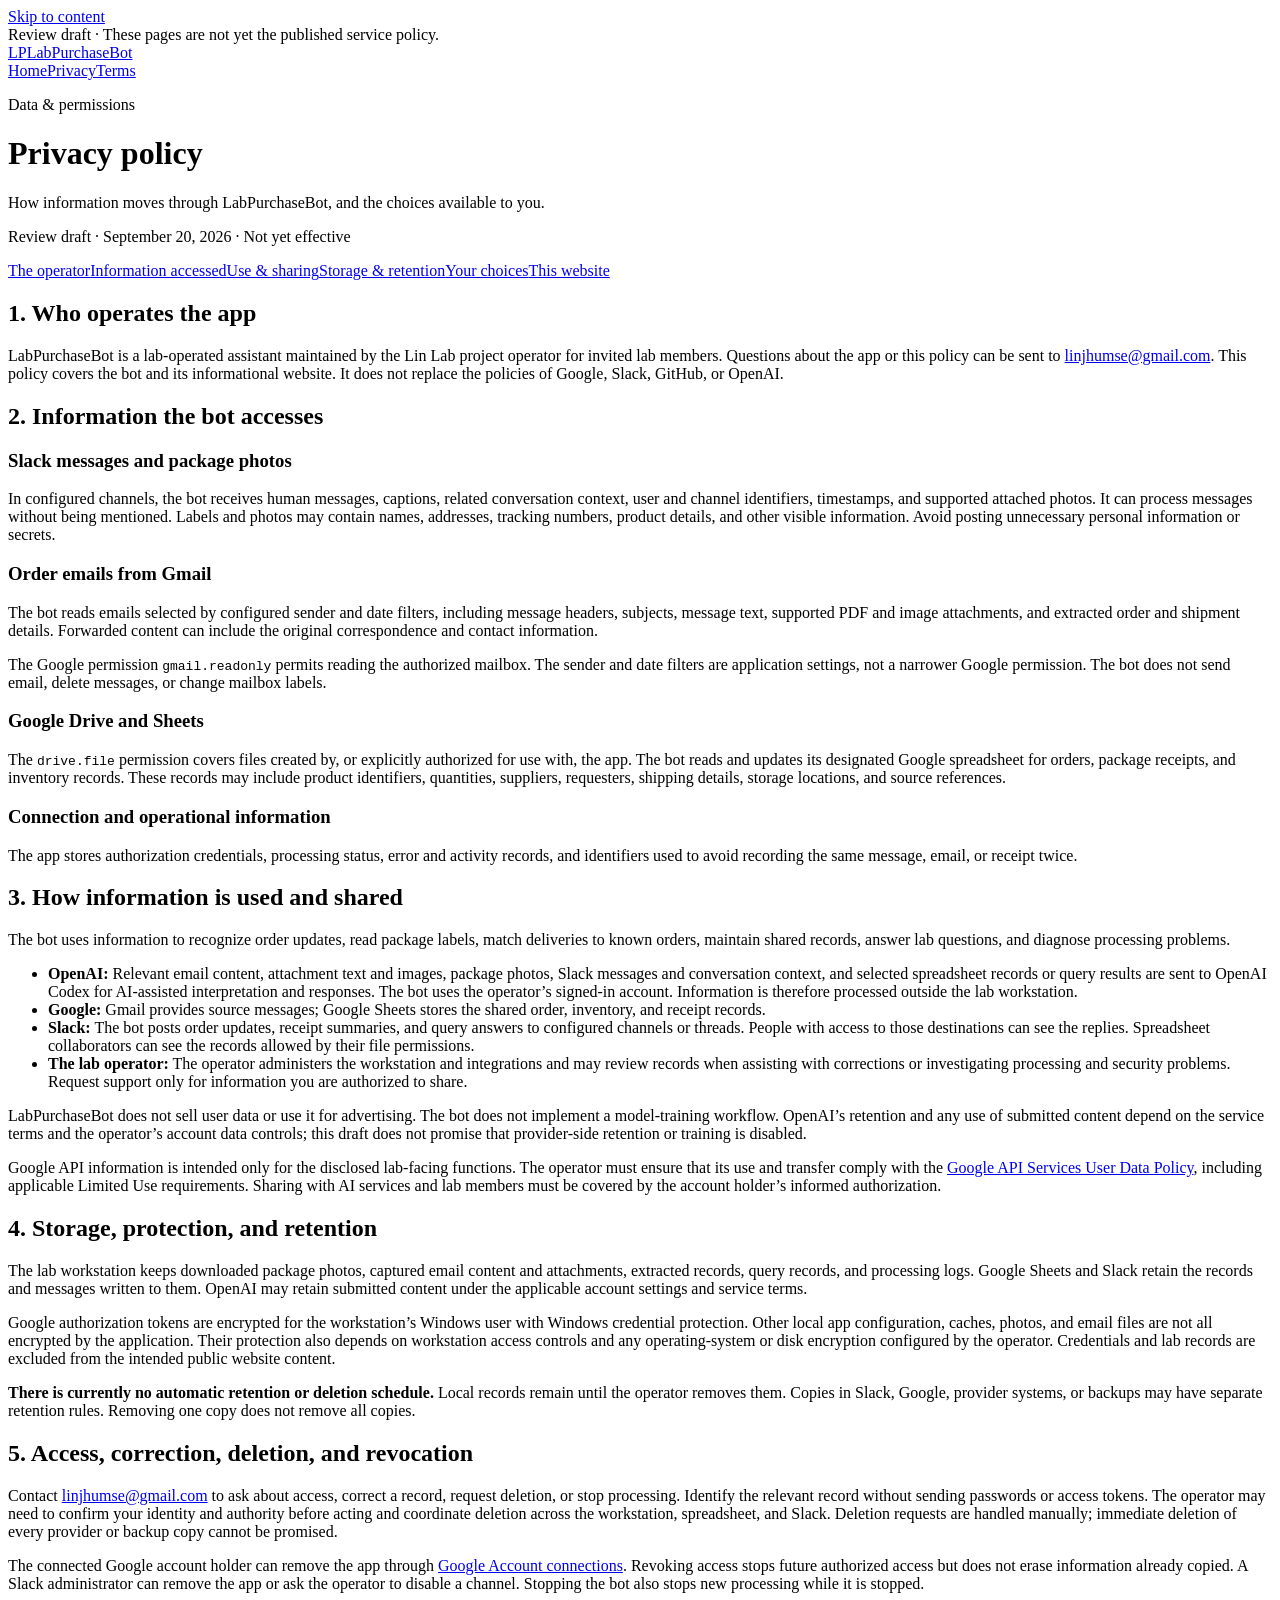
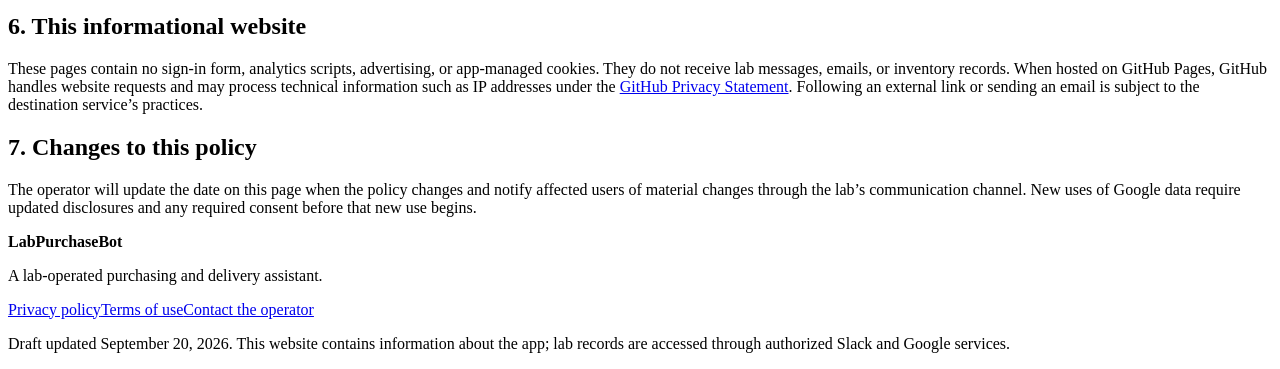
==== docs/privacy.html @ d95cc621 "Draft LabPurchaseBot website: docs/privacy.html" ====
<!doctype html>
<html lang="en"><head><meta charset="utf-8"><meta name="viewport" content="width=device-width, initial-scale=1"><meta name="description" content="How LabPurchaseBot accesses, uses, stores and shares Slack, Gmail and Google Sheets information."><meta name="robots" content="noindex"><title>Privacy policy | LabPurchaseBot</title><link rel="stylesheet" href="styles.css"></head>
<body><a class="skip" href="#main">Skip to content</a>
<div class="draft">Review draft · These pages are not yet the published service policy.</div>
<header class="header wrap"><a class="brand" href="index.html"><span class="mark" aria-hidden="true">LP</span>LabPurchaseBot</a>
<nav aria-label="Main navigation"><a href="index.html">Home</a><a href="privacy.html" aria-current="page">Privacy</a><a href="terms.html">Terms</a></nav></header>
<main id="main" class="document wrap"><header class="document-head"><p class="eyebrow">Data &amp; permissions</p><h1>Privacy policy</h1><p class="intro">How information moves through LabPurchaseBot, and the choices available to you.</p><p class="small">Review draft · September 20, 2026 · Not yet effective</p></header>
<div class="policy-layout"><nav class="contents" aria-label="On this page"><a href="#operator">The operator</a><a href="#collect">Information accessed</a><a href="#use">Use &amp; sharing</a><a href="#storage">Storage &amp; retention</a><a href="#choices">Your choices</a><a href="#website">This website</a></nav>
<article class="prose">
<section id="operator"><h2>1. Who operates the app</h2><p>LabPurchaseBot is a lab-operated assistant maintained by the Lin Lab project operator for invited lab members. Questions about the app or this policy can be sent to <a href="mailto:linjhumse@gmail.com">linjhumse@gmail.com</a>. This policy covers the bot and its informational website. It does not replace the policies of Google, Slack, GitHub, or OpenAI.</p></section>
<section id="collect"><h2>2. Information the bot accesses</h2><h3>Slack messages and package photos</h3><p>In configured channels, the bot receives human messages, captions, related conversation context, user and channel identifiers, timestamps, and supported attached photos. It can process messages without being mentioned. Labels and photos may contain names, addresses, tracking numbers, product details, and other visible information. Avoid posting unnecessary personal information or secrets.</p><h3>Order emails from Gmail</h3><p>The bot reads emails selected by configured sender and date filters, including message headers, subjects, message text, supported PDF and image attachments, and extracted order and shipment details. Forwarded content can include the original correspondence and contact information.</p><p>The Google permission <code>gmail.readonly</code> permits reading the authorized mailbox. The sender and date filters are application settings, not a narrower Google permission. The bot does not send email, delete messages, or change mailbox labels.</p><h3>Google Drive and Sheets</h3><p>The <code>drive.file</code> permission covers files created by, or explicitly authorized for use with, the app. The bot reads and updates its designated Google spreadsheet for orders, package receipts, and inventory records. These records may include product identifiers, quantities, suppliers, requesters, shipping details, storage locations, and source references.</p><h3>Connection and operational information</h3><p>The app stores authorization credentials, processing status, error and activity records, and identifiers used to avoid recording the same message, email, or receipt twice.</p></section>
<section id="use"><h2>3. How information is used and shared</h2><p>The bot uses information to recognize order updates, read package labels, match deliveries to known orders, maintain shared records, answer lab questions, and diagnose processing problems.</p><ul><li><strong>OpenAI:</strong> Relevant email content, attachment text and images, package photos, Slack messages and conversation context, and selected spreadsheet records or query results are sent to OpenAI Codex for AI-assisted interpretation and responses. The bot uses the operator’s signed-in account. Information is therefore processed outside the lab workstation.</li><li><strong>Google:</strong> Gmail provides source messages; Google Sheets stores the shared order, inventory, and receipt records.</li><li><strong>Slack:</strong> The bot posts order updates, receipt summaries, and query answers to configured channels or threads. People with access to those destinations can see the replies. Spreadsheet collaborators can see the records allowed by their file permissions.</li><li><strong>The lab operator:</strong> The operator administers the workstation and integrations and may review records when assisting with corrections or investigating processing and security problems. Request support only for information you are authorized to share.</li></ul><p>LabPurchaseBot does not sell user data or use it for advertising. The bot does not implement a model-training workflow. OpenAI’s retention and any use of submitted content depend on the service terms and the operator’s account data controls; this draft does not promise that provider-side retention or training is disabled.</p><p>Google API information is intended only for the disclosed lab-facing functions. The operator must ensure that its use and transfer comply with the <a href="https://developers.google.com/terms/api-services-user-data-policy">Google API Services User Data Policy</a>, including applicable Limited Use requirements. Sharing with AI services and lab members must be covered by the account holder’s informed authorization.</p></section>
<section id="storage"><h2>4. Storage, protection, and retention</h2><p>The lab workstation keeps downloaded package photos, captured email content and attachments, extracted records, query records, and processing logs. Google Sheets and Slack retain the records and messages written to them. OpenAI may retain submitted content under the applicable account settings and service terms.</p><p>Google authorization tokens are encrypted for the workstation’s Windows user with Windows credential protection. Other local app configuration, caches, photos, and email files are not all encrypted by the application. Their protection also depends on workstation access controls and any operating-system or disk encryption configured by the operator. Credentials and lab records are excluded from the intended public website content.</p><p><strong>There is currently no automatic retention or deletion schedule.</strong> Local records remain until the operator removes them. Copies in Slack, Google, provider systems, or backups may have separate retention rules. Removing one copy does not remove all copies.</p></section>
<section id="choices"><h2>5. Access, correction, deletion, and revocation</h2><p>Contact <a href="mailto:linjhumse@gmail.com">linjhumse@gmail.com</a> to ask about access, correct a record, request deletion, or stop processing. Identify the relevant record without sending passwords or access tokens. The operator may need to confirm your identity and authority before acting and coordinate deletion across the workstation, spreadsheet, and Slack. Deletion requests are handled manually; immediate deletion of every provider or backup copy cannot be promised.</p><p>The connected Google account holder can remove the app through <a href="https://myaccount.google.com/connections">Google Account connections</a>. Revoking access stops future authorized access but does not erase information already copied. A Slack administrator can remove the app or ask the operator to disable a channel. Stopping the bot also stops new processing while it is stopped.</p></section>
<section id="website"><h2>6. This informational website</h2><p>These pages contain no sign-in form, analytics scripts, advertising, or app-managed cookies. They do not receive lab messages, emails, or inventory records. When hosted on GitHub Pages, GitHub handles website requests and may process technical information such as IP addresses under the <a href="https://docs.github.com/en/site-policy/privacy-policies/github-general-privacy-statement">GitHub Privacy Statement</a>. Following an external link or sending an email is subject to the destination service’s practices.</p><h2>7. Changes to this policy</h2><p>The operator will update the date on this page when the policy changes and notify affected users of material changes through the lab’s communication channel. New uses of Google data require updated disclosures and any required consent before that new use begins.</p></section>
</article></div></main><footer class="footer wrap"><div><strong>LabPurchaseBot</strong><p>A lab-operated purchasing and delivery assistant.</p></div><div><a href="privacy.html">Privacy policy</a><a href="terms.html">Terms of use</a><a href="mailto:linjhumse@gmail.com">Contact the operator</a></div><p class="fine">Draft updated September 20, 2026. This website contains information about the app; lab records are accessed through authorized Slack and Google services.</p></footer></body></html>
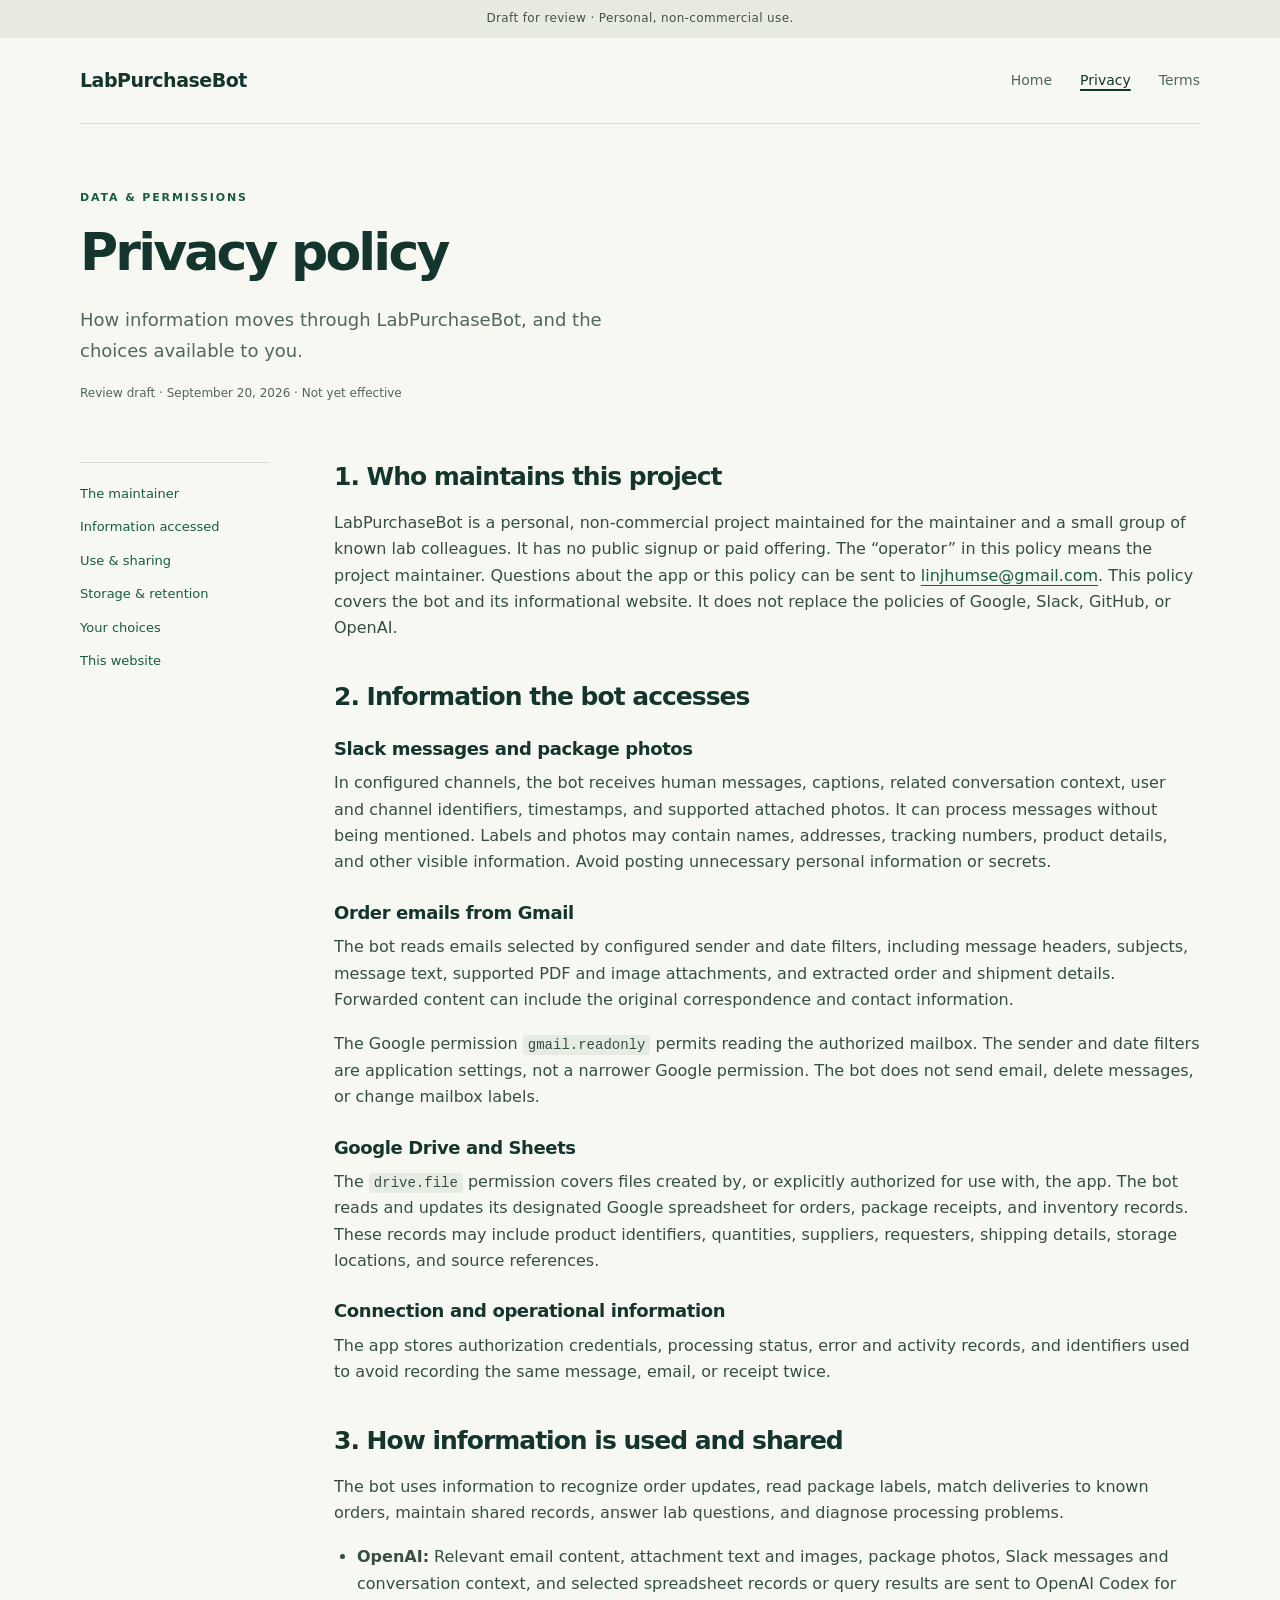
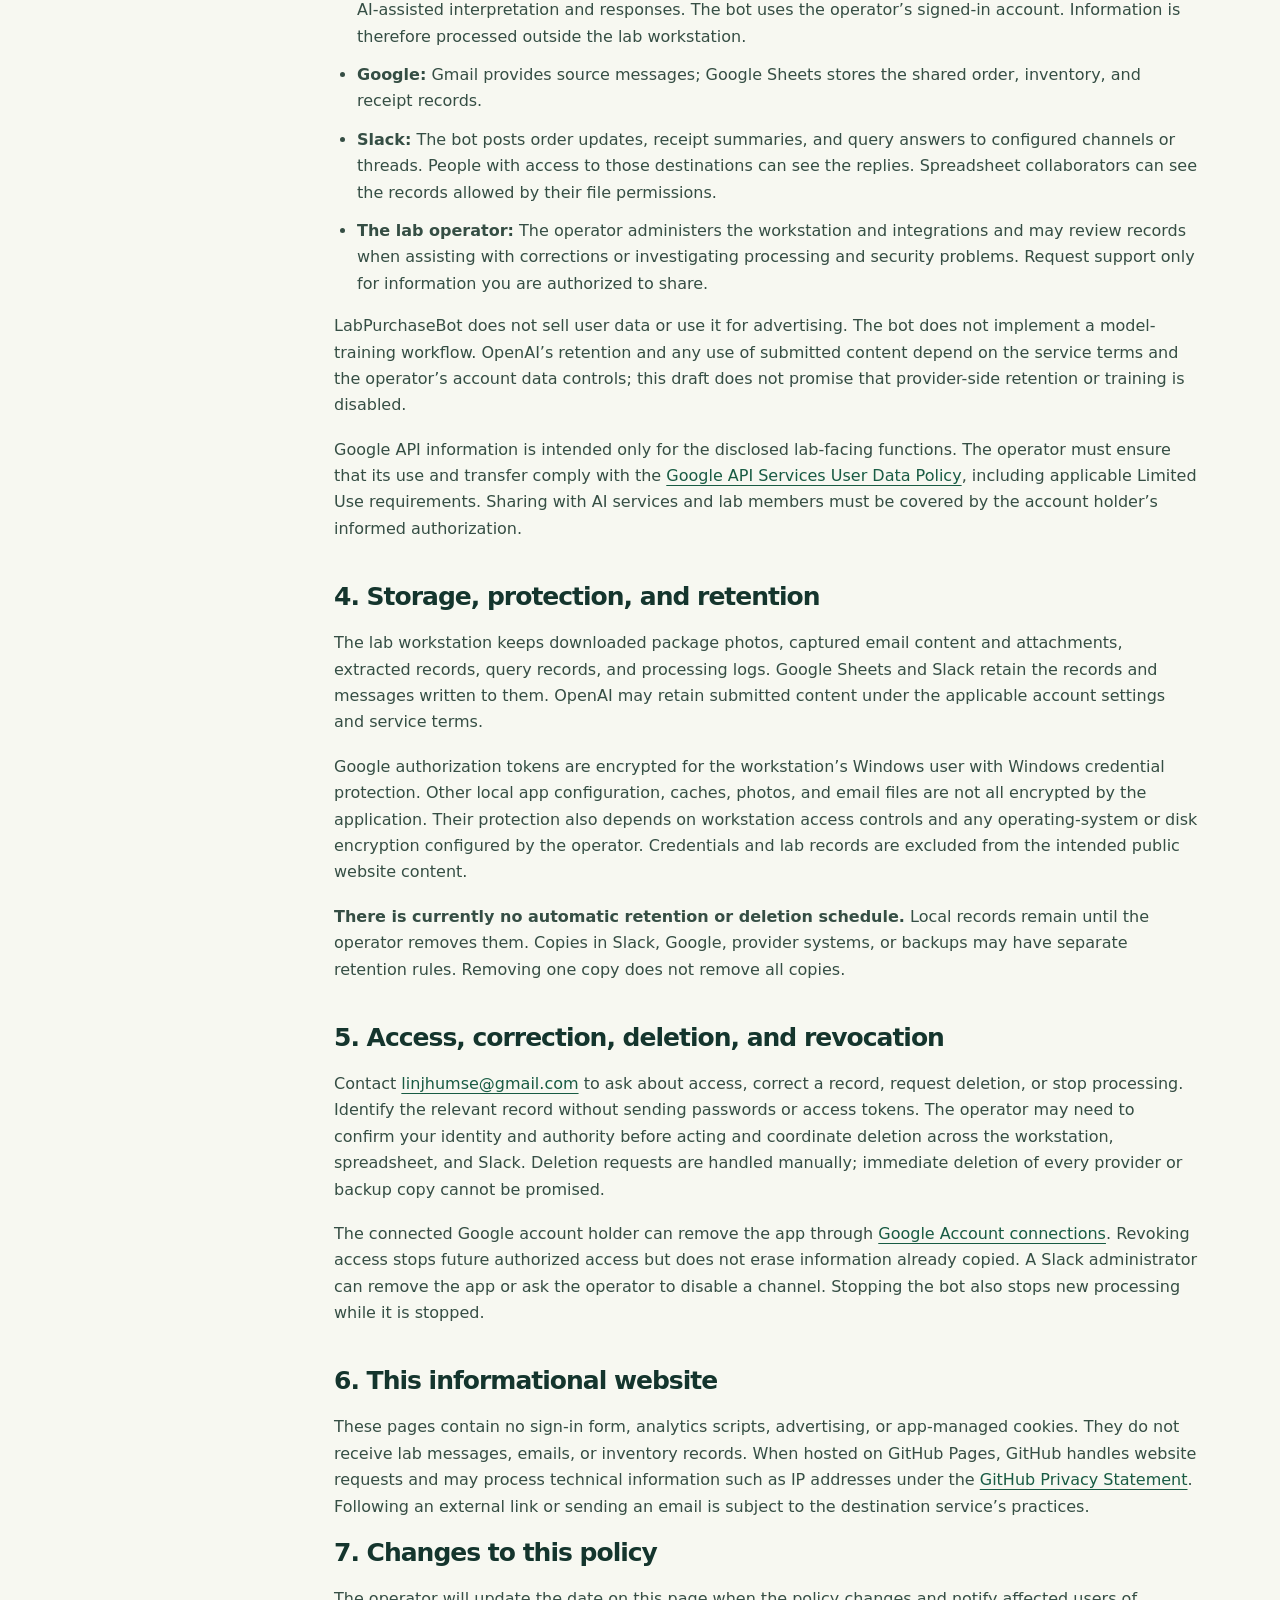
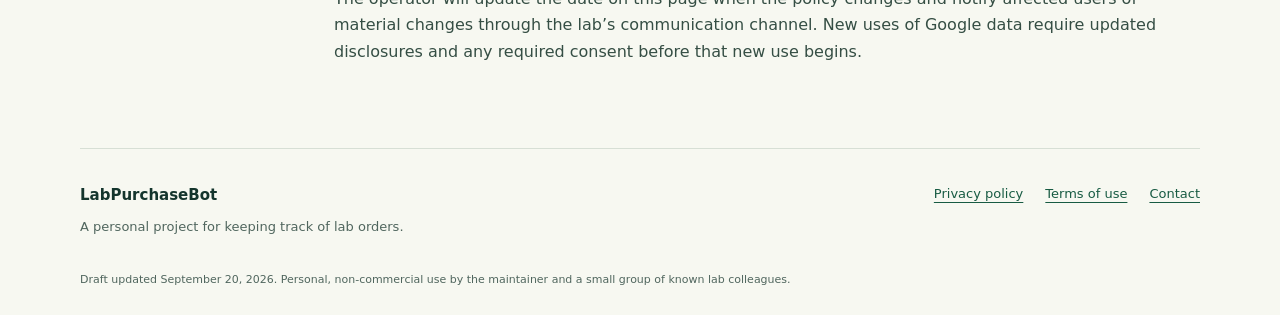
==== commit 6d9dbeab: "Present LabPurchaseBot as a personal lab project" ====
--- a/docs/privacy.html
+++ b/docs/privacy.html
@@ -1,16 +1,17 @@
 <!doctype html>
 <html lang="en"><head><meta charset="utf-8"><meta name="viewport" content="width=device-width, initial-scale=1"><meta name="description" content="How LabPurchaseBot accesses, uses, stores and shares Slack, Gmail and Google Sheets information."><meta name="robots" content="noindex"><title>Privacy policy | LabPurchaseBot</title><link rel="stylesheet" href="styles.css"></head>
 <body><a class="skip" href="#main">Skip to content</a>
-<div class="draft">Review draft · These pages are not yet the published service policy.</div>
-<header class="header wrap"><a class="brand" href="index.html"><span class="mark" aria-hidden="true">LP</span>LabPurchaseBot</a>
+<div class="draft">Draft for review · Personal, non-commercial use.</div>
+<header class="header wrap"><a class="brand" href="index.html">LabPurchaseBot</a>
 <nav aria-label="Main navigation"><a href="index.html">Home</a><a href="privacy.html" aria-current="page">Privacy</a><a href="terms.html">Terms</a></nav></header>
 <main id="main" class="document wrap"><header class="document-head"><p class="eyebrow">Data &amp; permissions</p><h1>Privacy policy</h1><p class="intro">How information moves through LabPurchaseBot, and the choices available to you.</p><p class="small">Review draft · September 20, 2026 · Not yet effective</p></header>
-<div class="policy-layout"><nav class="contents" aria-label="On this page"><a href="#operator">The operator</a><a href="#collect">Information accessed</a><a href="#use">Use &amp; sharing</a><a href="#storage">Storage &amp; retention</a><a href="#choices">Your choices</a><a href="#website">This website</a></nav>
+<div class="policy-layout"><nav class="contents" aria-label="On this page"><a href="#operator">The maintainer</a><a href="#collect">Information accessed</a><a href="#use">Use &amp; sharing</a><a href="#storage">Storage &amp; retention</a><a href="#choices">Your choices</a><a href="#website">This website</a></nav>
 <article class="prose">
-<section id="operator"><h2>1. Who operates the app</h2><p>LabPurchaseBot is a lab-operated assistant maintained by the Lin Lab project operator for invited lab members. Questions about the app or this policy can be sent to <a href="mailto:linjhumse@gmail.com">linjhumse@gmail.com</a>. This policy covers the bot and its informational website. It does not replace the policies of Google, Slack, GitHub, or OpenAI.</p></section>
+<section id="operator"><h2>1. Who maintains this project</h2><p>LabPurchaseBot is a personal, non-commercial project maintained for the maintainer and a small group of known lab colleagues. It has no public signup or paid offering. The “operator” in this policy means the project maintainer. Questions about the app or this policy can be sent to <a href="mailto:linjhumse@gmail.com">linjhumse@gmail.com</a>. This policy covers the bot and its informational website. It does not replace the policies of Google, Slack, GitHub, or OpenAI.</p></section>
 <section id="collect"><h2>2. Information the bot accesses</h2><h3>Slack messages and package photos</h3><p>In configured channels, the bot receives human messages, captions, related conversation context, user and channel identifiers, timestamps, and supported attached photos. It can process messages without being mentioned. Labels and photos may contain names, addresses, tracking numbers, product details, and other visible information. Avoid posting unnecessary personal information or secrets.</p><h3>Order emails from Gmail</h3><p>The bot reads emails selected by configured sender and date filters, including message headers, subjects, message text, supported PDF and image attachments, and extracted order and shipment details. Forwarded content can include the original correspondence and contact information.</p><p>The Google permission <code>gmail.readonly</code> permits reading the authorized mailbox. The sender and date filters are application settings, not a narrower Google permission. The bot does not send email, delete messages, or change mailbox labels.</p><h3>Google Drive and Sheets</h3><p>The <code>drive.file</code> permission covers files created by, or explicitly authorized for use with, the app. The bot reads and updates its designated Google spreadsheet for orders, package receipts, and inventory records. These records may include product identifiers, quantities, suppliers, requesters, shipping details, storage locations, and source references.</p><h3>Connection and operational information</h3><p>The app stores authorization credentials, processing status, error and activity records, and identifiers used to avoid recording the same message, email, or receipt twice.</p></section>
 <section id="use"><h2>3. How information is used and shared</h2><p>The bot uses information to recognize order updates, read package labels, match deliveries to known orders, maintain shared records, answer lab questions, and diagnose processing problems.</p><ul><li><strong>OpenAI:</strong> Relevant email content, attachment text and images, package photos, Slack messages and conversation context, and selected spreadsheet records or query results are sent to OpenAI Codex for AI-assisted interpretation and responses. The bot uses the operator’s signed-in account. Information is therefore processed outside the lab workstation.</li><li><strong>Google:</strong> Gmail provides source messages; Google Sheets stores the shared order, inventory, and receipt records.</li><li><strong>Slack:</strong> The bot posts order updates, receipt summaries, and query answers to configured channels or threads. People with access to those destinations can see the replies. Spreadsheet collaborators can see the records allowed by their file permissions.</li><li><strong>The lab operator:</strong> The operator administers the workstation and integrations and may review records when assisting with corrections or investigating processing and security problems. Request support only for information you are authorized to share.</li></ul><p>LabPurchaseBot does not sell user data or use it for advertising. The bot does not implement a model-training workflow. OpenAI’s retention and any use of submitted content depend on the service terms and the operator’s account data controls; this draft does not promise that provider-side retention or training is disabled.</p><p>Google API information is intended only for the disclosed lab-facing functions. The operator must ensure that its use and transfer comply with the <a href="https://developers.google.com/terms/api-services-user-data-policy">Google API Services User Data Policy</a>, including applicable Limited Use requirements. Sharing with AI services and lab members must be covered by the account holder’s informed authorization.</p></section>
 <section id="storage"><h2>4. Storage, protection, and retention</h2><p>The lab workstation keeps downloaded package photos, captured email content and attachments, extracted records, query records, and processing logs. Google Sheets and Slack retain the records and messages written to them. OpenAI may retain submitted content under the applicable account settings and service terms.</p><p>Google authorization tokens are encrypted for the workstation’s Windows user with Windows credential protection. Other local app configuration, caches, photos, and email files are not all encrypted by the application. Their protection also depends on workstation access controls and any operating-system or disk encryption configured by the operator. Credentials and lab records are excluded from the intended public website content.</p><p><strong>There is currently no automatic retention or deletion schedule.</strong> Local records remain until the operator removes them. Copies in Slack, Google, provider systems, or backups may have separate retention rules. Removing one copy does not remove all copies.</p></section>
 <section id="choices"><h2>5. Access, correction, deletion, and revocation</h2><p>Contact <a href="mailto:linjhumse@gmail.com">linjhumse@gmail.com</a> to ask about access, correct a record, request deletion, or stop processing. Identify the relevant record without sending passwords or access tokens. The operator may need to confirm your identity and authority before acting and coordinate deletion across the workstation, spreadsheet, and Slack. Deletion requests are handled manually; immediate deletion of every provider or backup copy cannot be promised.</p><p>The connected Google account holder can remove the app through <a href="https://myaccount.google.com/connections">Google Account connections</a>. Revoking access stops future authorized access but does not erase information already copied. A Slack administrator can remove the app or ask the operator to disable a channel. Stopping the bot also stops new processing while it is stopped.</p></section>
 <section id="website"><h2>6. This informational website</h2><p>These pages contain no sign-in form, analytics scripts, advertising, or app-managed cookies. They do not receive lab messages, emails, or inventory records. When hosted on GitHub Pages, GitHub handles website requests and may process technical information such as IP addresses under the <a href="https://docs.github.com/en/site-policy/privacy-policies/github-general-privacy-statement">GitHub Privacy Statement</a>. Following an external link or sending an email is subject to the destination service’s practices.</p><h2>7. Changes to this policy</h2><p>The operator will update the date on this page when the policy changes and notify affected users of material changes through the lab’s communication channel. New uses of Google data require updated disclosures and any required consent before that new use begins.</p></section>
-</article></div></main><footer class="footer wrap"><div><strong>LabPurchaseBot</strong><p>A lab-operated purchasing and delivery assistant.</p></div><div><a href="privacy.html">Privacy policy</a><a href="terms.html">Terms of use</a><a href="mailto:linjhumse@gmail.com">Contact the operator</a></div><p class="fine">Draft updated September 20, 2026. This website contains information about the app; lab records are accessed through authorized Slack and Google services.</p></footer></body></html>
+</article></div></main><footer class="footer wrap"><div><strong>LabPurchaseBot</strong><p>A personal project for keeping track of lab orders.</p></div><div><a href="privacy.html">Privacy policy</a><a href="terms.html">Terms of use</a><a href="mailto:linjhumse@gmail.com">Contact</a></div><p class="fine">Draft updated September 20, 2026. Personal, non-commercial use by the maintainer and a small group of known lab colleagues.</p></footer></body></html>
+
--- a/docs/styles.css
+++ b/docs/styles.css
@@ -0,0 +1,6 @@
+@charset "UTF-8";
+:root{--ink:#14352d;--muted:#50665e;--paper:#f7f8f1;--line:#d7dfd5;--green:#185b43;--lime:#dbeaba;--white:#fff;--radius:18px}
+*{box-sizing:border-box}html{scroll-behavior:smooth;scroll-padding-top:24px}body{margin:0;background:var(--paper);color:var(--ink);font-family:system-ui,-apple-system,BlinkMacSystemFont,"Segoe UI",sans-serif;line-height:1.65}a{color:var(--green);text-underline-offset:4px}a:hover{text-decoration-thickness:2px}a:focus-visible{outline:3px solid #ad6906;outline-offset:5px}.wrap{width:min(1120px,calc(100% - 64px));margin-inline:auto}.draft{padding:9px 20px;text-align:center;font-size:12px;letter-spacing:.03em;background:#e7eadf;color:#435346}.header{display:flex;align-items:center;justify-content:space-between;gap:24px;padding-block:27px;border-bottom:1px solid var(--line)}.brand{display:flex;align-items:center;gap:12px;font-size:19px;font-weight:750;text-decoration:none;color:var(--ink);letter-spacing:-.5px}.mark{display:grid;place-items:center;background:var(--green);color:var(--lime);width:37px;height:37px;border-radius:11px;font-size:13px;letter-spacing:0}.header nav{display:flex;gap:28px}.header nav a{text-decoration:none;font-size:14px;color:var(--muted)}.header nav a[aria-current]{color:var(--ink);text-decoration:underline;text-decoration-thickness:2px}.skip{position:absolute;left:16px;top:-80px;background:white;padding:12px;z-index:5}.skip:focus{top:12px}.hero{display:grid;grid-template-columns:1.2fr 1fr;gap:70px;align-items:center;padding-block:80px 88px}.eyebrow{text-transform:uppercase;font-size:11px;letter-spacing:.17em;font-weight:750;color:var(--green);margin:0 0 18px}h1,h2,h3,p{margin-top:0}h1{font-size:clamp(40px,4.7vw,62px);line-height:1.07;letter-spacing:-2.8px;font-weight:650;margin-bottom:24px}h2{font-size:32px;line-height:1.2;letter-spacing:-1px;font-weight:650;margin-bottom:22px}h3{font-size:21px;line-height:1.3;letter-spacing:-.4px}.intro{font-size:18px;line-height:1.7;color:var(--muted);max-width:590px}.actions{display:flex;align-items:center;gap:25px;flex-wrap:wrap;margin-block:30px 19px}.button{display:inline-flex;align-items:center;justify-content:space-between;gap:30px;background:var(--green);color:white;padding:13px 20px;border-radius:9px;text-decoration:none;font-size:14px;font-weight:650}.button:hover{background:#114b36}.text-link{font-size:14px;font-weight:650}.small{font-size:12px;color:var(--muted)}.flow{border:1px solid #cbd6bf;border-radius:var(--radius);background:linear-gradient(135deg,#eaf0db,#eff3e5);padding:32px}.flow ol{list-style:none;padding:0;margin:0}.flow li{display:flex;gap:18px;padding-block:20px;border-bottom:1px solid #ccd6bf}.flow li:last-child{border-bottom:0}.step{font-size:12px;display:grid;place-items:center;flex-shrink:0;width:34px;height:34px;border:1px solid #adbda2;border-radius:50%;margin-top:2px}.flow h2{font-size:21px;margin-bottom:7px;letter-spacing:-.4px}.flow p:not(.eyebrow){font-size:14px;color:var(--muted);margin-bottom:0}.flow .flow-note{margin-top:24px;padding-top:16px;border-top:1px solid #cbd6bf;font-size:11px!important}.section{padding-block:64px;border-top:1px solid var(--line)}.cards{display:grid;grid-template-columns:repeat(3,1fr);gap:20px;margin-top:34px}.cards article{background:#fff;border:1px solid var(--line);border-radius:var(--radius);padding:28px}.card-number{font-size:11px;letter-spacing:.08em;text-transform:uppercase;color:var(--muted);display:block;margin-bottom:38px}.cards p{font-size:15px;color:var(--muted);margin-bottom:0}.split{display:grid;grid-template-columns:.85fr 1.15fr;gap:70px}.prose{font-size:16px;color:#354e44}.prose h2,.prose h3{color:var(--ink)}.prose p{margin-bottom:18px}.prose a{overflow-wrap:anywhere}.prose li{margin-bottom:12px}.prose ul{padding-left:23px}.note{padding:32px;background:#eaf0e4;border-radius:var(--radius);margin-bottom:64px}.note h2{font-size:24px}.note p{max-width:890px;color:var(--muted);font-size:15px;margin-bottom:12px}.note p:last-child{margin-bottom:0}.contact{display:flex;justify-content:space-between;align-items:center;gap:24px}.contact h2{margin:0;font-size:29px}.footer{display:grid;grid-template-columns:1fr 1fr;gap:26px;padding-block:34px 25px;border-top:1px solid var(--line);font-size:13px;color:var(--muted)}.footer strong{color:var(--ink);font-size:15px}.footer p{margin-block:8px 0}.footer>div:nth-child(2){display:flex;justify-content:flex-end;gap:22px;flex-wrap:wrap;align-content:start}.footer .fine{grid-column:1/-1;max-width:760px;font-size:11px}.document{padding-block:65px}.document-head{max-width:820px;margin-bottom:58px}.document-head h1{font-size:52px}.policy-layout{display:grid;grid-template-columns:190px 1fr;gap:64px;align-items:start}.contents{display:grid;gap:12px;border-top:1px solid var(--line);padding-top:20px;position:sticky;top:24px}.contents a{font-size:13px;text-decoration:none}.contents a:hover{text-decoration:underline}.prose section{margin-bottom:40px;scroll-margin-top:24px}.prose section:last-child{margin-bottom:0}.prose h2{font-size:25px;margin-bottom:18px}.prose h3{font-size:18px;margin-top:25px;margin-bottom:10px}.prose code{font-size:14px;background:#e6ece1;padding:2px 5px;border-radius:3px;overflow-wrap:anywhere}.terms{max-width:790px;margin-left:auto}
+@media(max-width:850px){.hero{gap:32px;padding-block:55px}.flow{padding:24px}.actions{gap:18px}.cards{gap:12px}.cards article{padding:22px}.split{gap:35px}.policy-layout{grid-template-columns:150px 1fr;gap:32px}.contact{align-items:flex-start;flex-direction:column}.terms{margin-left:0}}
+@media(max-width:640px){.wrap{width:calc(100% - 36px)}.draft{font-size:10px;padding-inline:10px}.header{flex-wrap:wrap;gap:19px;padding-block:20px}.header nav{gap:24px}.brand{font-size:18px}.hero{grid-template-columns:1fr;gap:28px;padding-block:44px}.hero h1{font-size:47px;letter-spacing:-2.2px}.intro{font-size:17px}.flow{padding:25px}.section{padding-block:42px}.cards{grid-template-columns:1fr;gap:14px}.card-number{margin-bottom:22px}.cards article{padding:25px}.split{grid-template-columns:1fr;gap:16px}.split h2 br{display:none}h2{font-size:29px}.note{padding:25px;margin-bottom:42px}.footer{grid-template-columns:1fr;gap:20px}.footer>div:nth-child(2){justify-content:flex-start;gap:20px}.document{padding-block:42px}.document-head{margin-bottom:32px}.document-head h1{font-size:44px;letter-spacing:-2px}.policy-layout{grid-template-columns:1fr;gap:32px}.contents{position:static;display:flex;flex-wrap:wrap;gap:10px 22px;padding-block:16px;border-bottom:1px solid var(--line)}.prose h2{font-size:23px}.prose{font-size:15px}}
+@media(prefers-reduced-motion:reduce){html{scroll-behavior:auto}}
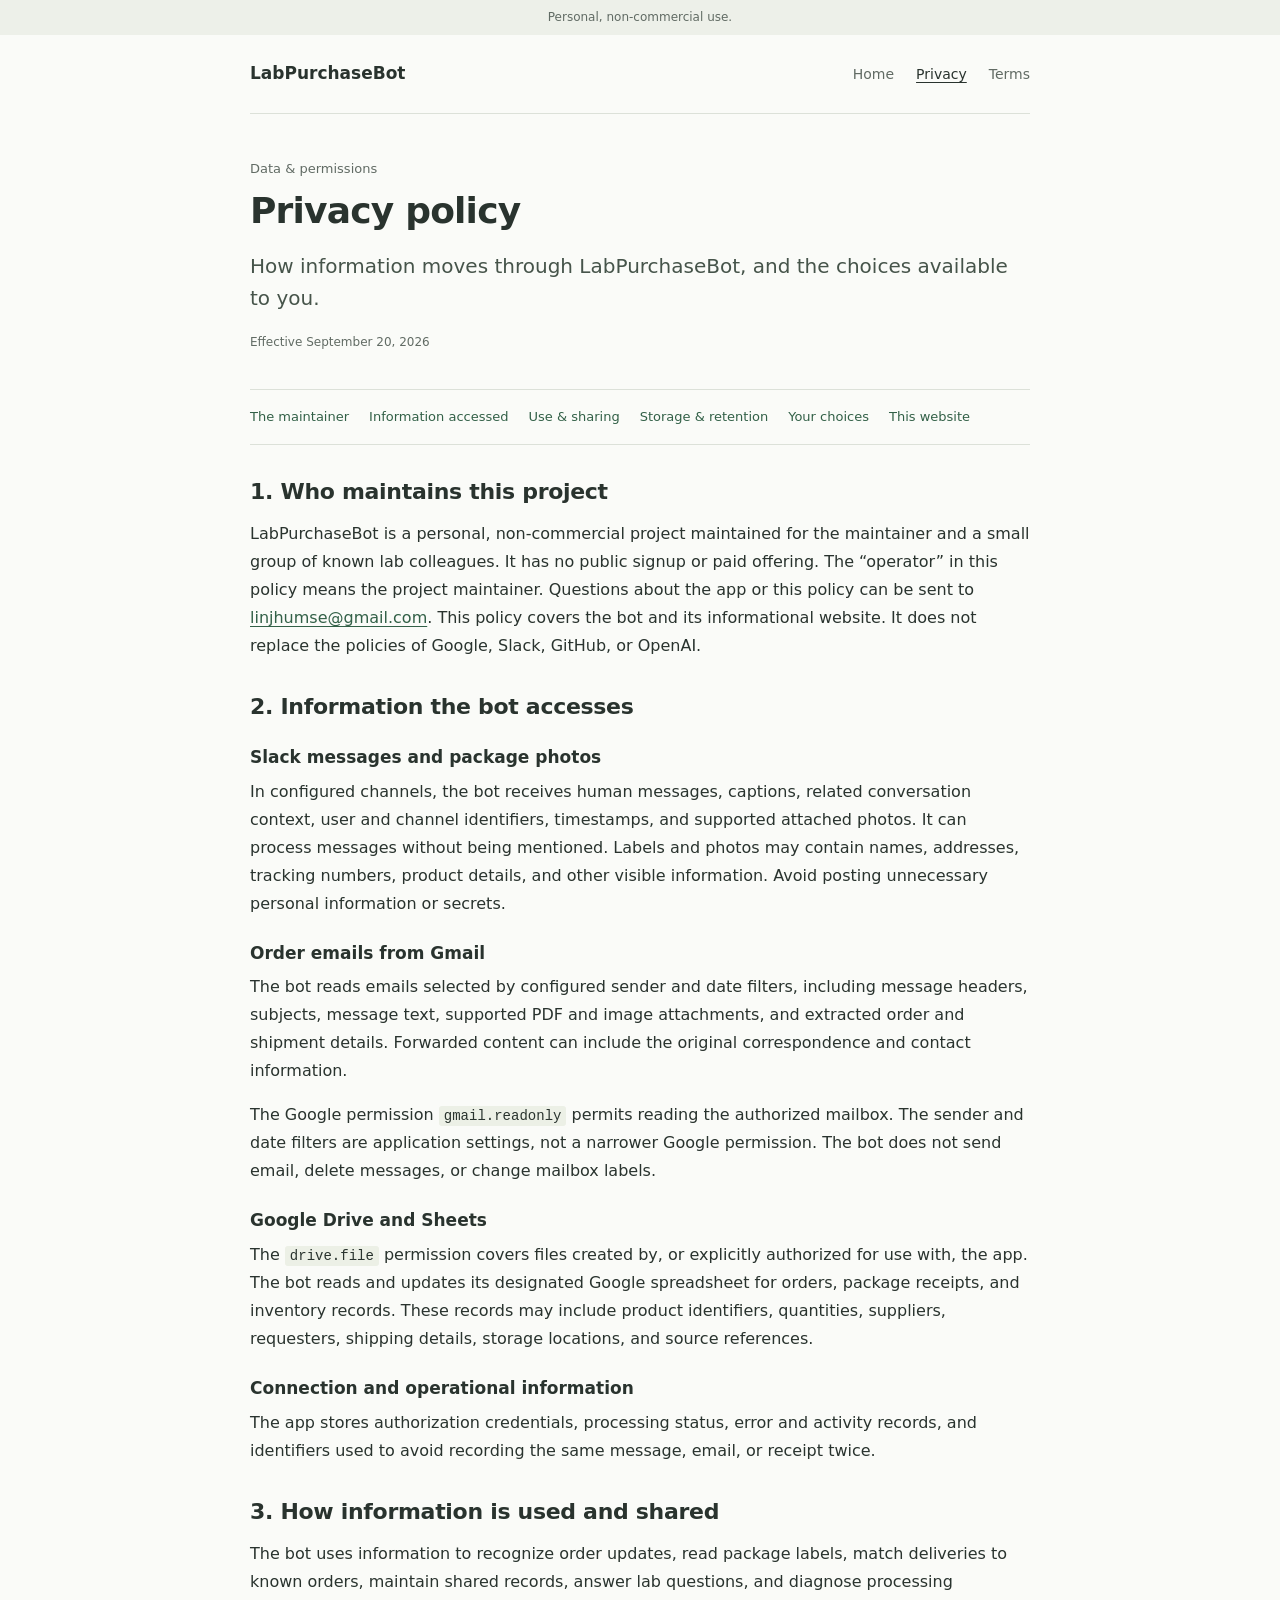
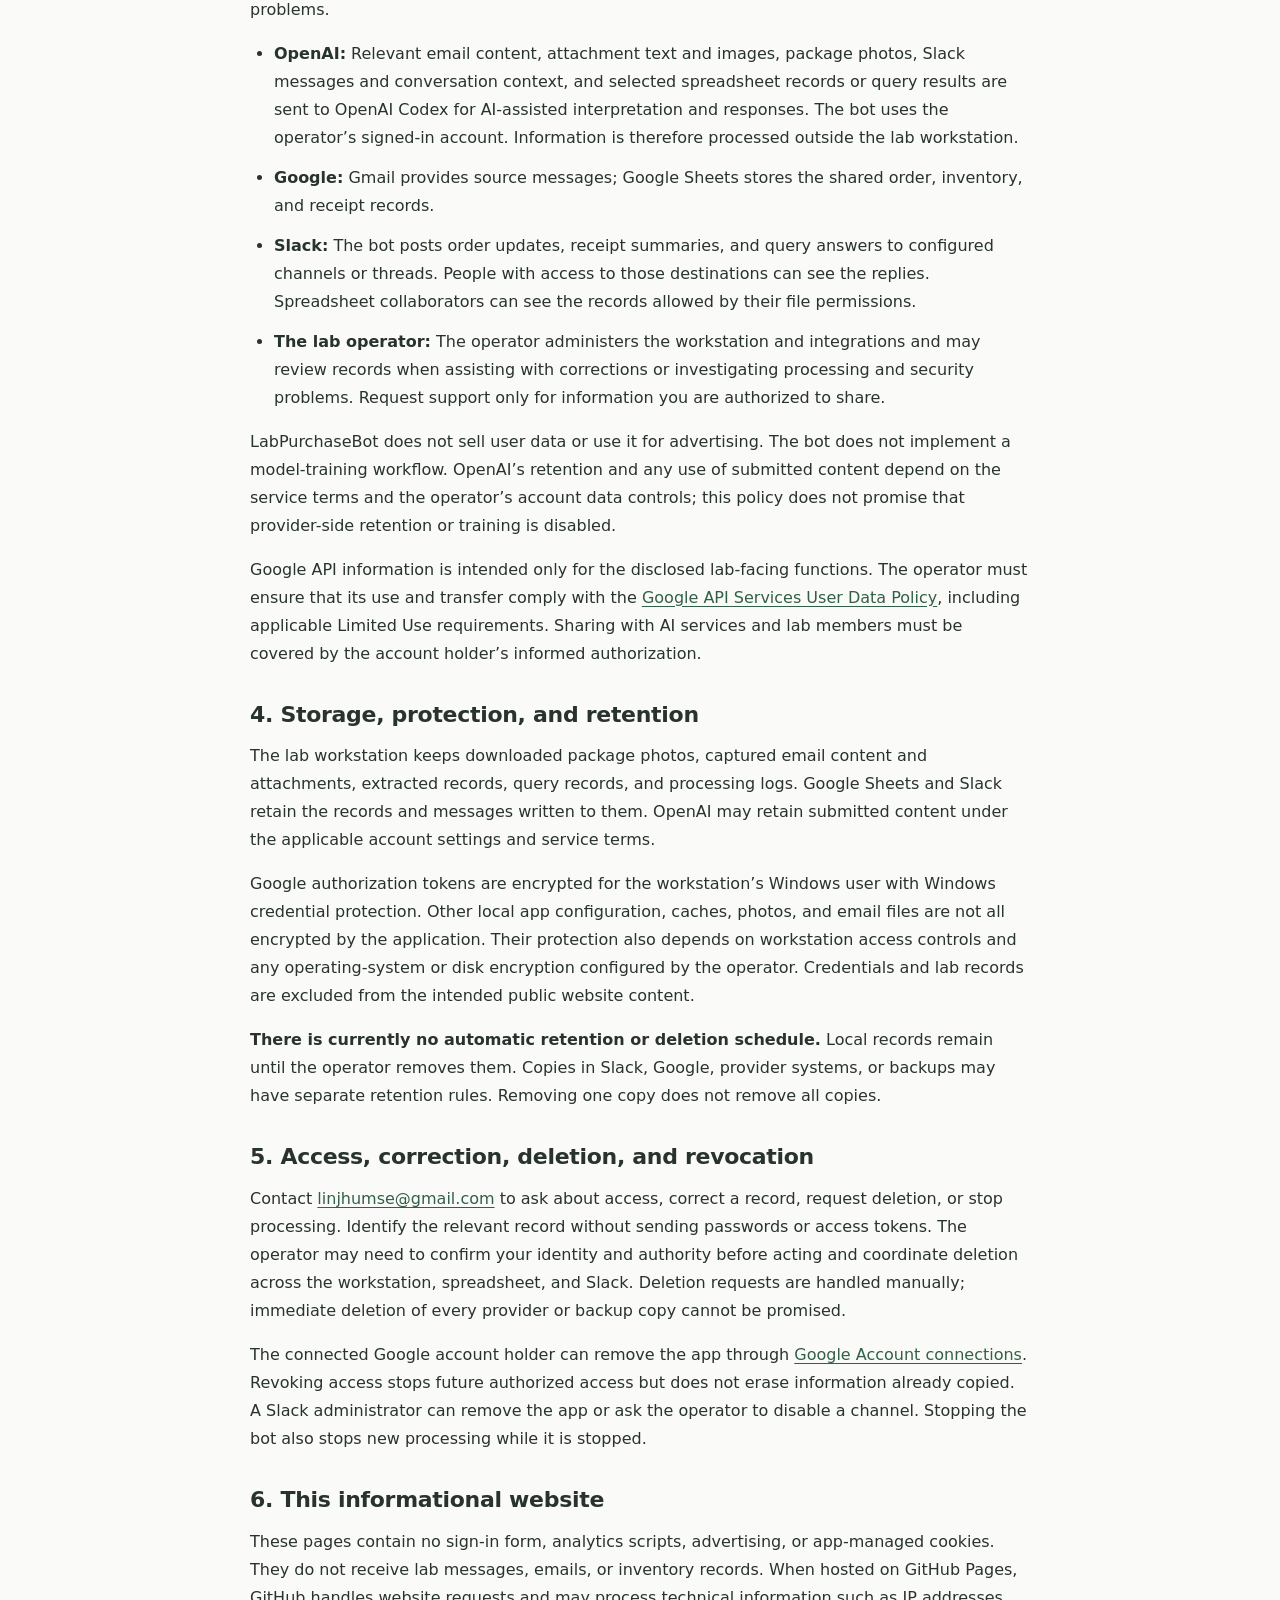
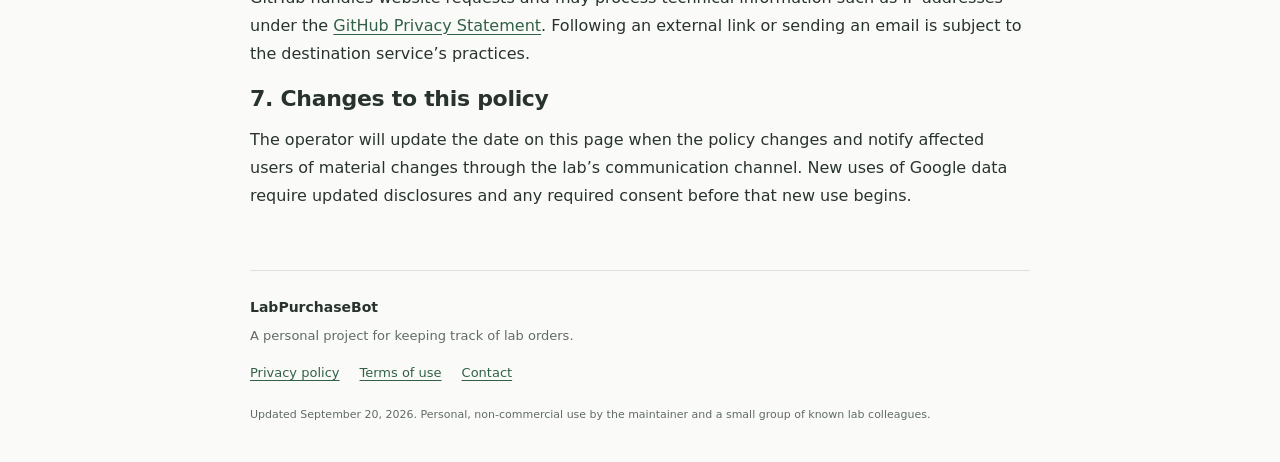
==== commit ad8576b3: "Finalize approved personal project website for publication" ====
--- a/docs/privacy.html
+++ b/docs/privacy.html
@@ -1,17 +1,17 @@
 <!doctype html>
-<html lang="en"><head><meta charset="utf-8"><meta name="viewport" content="width=device-width, initial-scale=1"><meta name="description" content="How LabPurchaseBot accesses, uses, stores and shares Slack, Gmail and Google Sheets information."><meta name="robots" content="noindex"><title>Privacy policy | LabPurchaseBot</title><link rel="stylesheet" href="styles.css"></head>
+<html lang="en"><head><meta charset="utf-8"><meta name="viewport" content="width=device-width, initial-scale=1"><meta name="description" content="How LabPurchaseBot accesses, uses, stores and shares Slack, Gmail and Google Sheets information."><title>Privacy policy | LabPurchaseBot</title><link rel="stylesheet" href="styles.css"></head>
 <body><a class="skip" href="#main">Skip to content</a>
-<div class="draft">Draft for review · Personal, non-commercial use.</div>
+<div class="draft">Personal, non-commercial use.</div>
 <header class="header wrap"><a class="brand" href="index.html">LabPurchaseBot</a>
 <nav aria-label="Main navigation"><a href="index.html">Home</a><a href="privacy.html" aria-current="page">Privacy</a><a href="terms.html">Terms</a></nav></header>
-<main id="main" class="document wrap"><header class="document-head"><p class="eyebrow">Data &amp; permissions</p><h1>Privacy policy</h1><p class="intro">How information moves through LabPurchaseBot, and the choices available to you.</p><p class="small">Review draft · September 20, 2026 · Not yet effective</p></header>
+<main id="main" class="document wrap"><header class="document-head"><p class="eyebrow">Data &amp; permissions</p><h1>Privacy policy</h1><p class="intro">How information moves through LabPurchaseBot, and the choices available to you.</p><p class="small">Effective September 20, 2026</p></header>
 <div class="policy-layout"><nav class="contents" aria-label="On this page"><a href="#operator">The maintainer</a><a href="#collect">Information accessed</a><a href="#use">Use &amp; sharing</a><a href="#storage">Storage &amp; retention</a><a href="#choices">Your choices</a><a href="#website">This website</a></nav>
 <article class="prose">
 <section id="operator"><h2>1. Who maintains this project</h2><p>LabPurchaseBot is a personal, non-commercial project maintained for the maintainer and a small group of known lab colleagues. It has no public signup or paid offering. The “operator” in this policy means the project maintainer. Questions about the app or this policy can be sent to <a href="mailto:linjhumse@gmail.com">linjhumse@gmail.com</a>. This policy covers the bot and its informational website. It does not replace the policies of Google, Slack, GitHub, or OpenAI.</p></section>
 <section id="collect"><h2>2. Information the bot accesses</h2><h3>Slack messages and package photos</h3><p>In configured channels, the bot receives human messages, captions, related conversation context, user and channel identifiers, timestamps, and supported attached photos. It can process messages without being mentioned. Labels and photos may contain names, addresses, tracking numbers, product details, and other visible information. Avoid posting unnecessary personal information or secrets.</p><h3>Order emails from Gmail</h3><p>The bot reads emails selected by configured sender and date filters, including message headers, subjects, message text, supported PDF and image attachments, and extracted order and shipment details. Forwarded content can include the original correspondence and contact information.</p><p>The Google permission <code>gmail.readonly</code> permits reading the authorized mailbox. The sender and date filters are application settings, not a narrower Google permission. The bot does not send email, delete messages, or change mailbox labels.</p><h3>Google Drive and Sheets</h3><p>The <code>drive.file</code> permission covers files created by, or explicitly authorized for use with, the app. The bot reads and updates its designated Google spreadsheet for orders, package receipts, and inventory records. These records may include product identifiers, quantities, suppliers, requesters, shipping details, storage locations, and source references.</p><h3>Connection and operational information</h3><p>The app stores authorization credentials, processing status, error and activity records, and identifiers used to avoid recording the same message, email, or receipt twice.</p></section>
-<section id="use"><h2>3. How information is used and shared</h2><p>The bot uses information to recognize order updates, read package labels, match deliveries to known orders, maintain shared records, answer lab questions, and diagnose processing problems.</p><ul><li><strong>OpenAI:</strong> Relevant email content, attachment text and images, package photos, Slack messages and conversation context, and selected spreadsheet records or query results are sent to OpenAI Codex for AI-assisted interpretation and responses. The bot uses the operator’s signed-in account. Information is therefore processed outside the lab workstation.</li><li><strong>Google:</strong> Gmail provides source messages; Google Sheets stores the shared order, inventory, and receipt records.</li><li><strong>Slack:</strong> The bot posts order updates, receipt summaries, and query answers to configured channels or threads. People with access to those destinations can see the replies. Spreadsheet collaborators can see the records allowed by their file permissions.</li><li><strong>The lab operator:</strong> The operator administers the workstation and integrations and may review records when assisting with corrections or investigating processing and security problems. Request support only for information you are authorized to share.</li></ul><p>LabPurchaseBot does not sell user data or use it for advertising. The bot does not implement a model-training workflow. OpenAI’s retention and any use of submitted content depend on the service terms and the operator’s account data controls; this draft does not promise that provider-side retention or training is disabled.</p><p>Google API information is intended only for the disclosed lab-facing functions. The operator must ensure that its use and transfer comply with the <a href="https://developers.google.com/terms/api-services-user-data-policy">Google API Services User Data Policy</a>, including applicable Limited Use requirements. Sharing with AI services and lab members must be covered by the account holder’s informed authorization.</p></section>
+<section id="use"><h2>3. How information is used and shared</h2><p>The bot uses information to recognize order updates, read package labels, match deliveries to known orders, maintain shared records, answer lab questions, and diagnose processing problems.</p><ul><li><strong>OpenAI:</strong> Relevant email content, attachment text and images, package photos, Slack messages and conversation context, and selected spreadsheet records or query results are sent to OpenAI Codex for AI-assisted interpretation and responses. The bot uses the operator’s signed-in account. Information is therefore processed outside the lab workstation.</li><li><strong>Google:</strong> Gmail provides source messages; Google Sheets stores the shared order, inventory, and receipt records.</li><li><strong>Slack:</strong> The bot posts order updates, receipt summaries, and query answers to configured channels or threads. People with access to those destinations can see the replies. Spreadsheet collaborators can see the records allowed by their file permissions.</li><li><strong>The lab operator:</strong> The operator administers the workstation and integrations and may review records when assisting with corrections or investigating processing and security problems. Request support only for information you are authorized to share.</li></ul><p>LabPurchaseBot does not sell user data or use it for advertising. The bot does not implement a model-training workflow. OpenAI’s retention and any use of submitted content depend on the service terms and the operator’s account data controls; this policy does not promise that provider-side retention or training is disabled.</p><p>Google API information is intended only for the disclosed lab-facing functions. The operator must ensure that its use and transfer comply with the <a href="https://developers.google.com/terms/api-services-user-data-policy">Google API Services User Data Policy</a>, including applicable Limited Use requirements. Sharing with AI services and lab members must be covered by the account holder’s informed authorization.</p></section>
 <section id="storage"><h2>4. Storage, protection, and retention</h2><p>The lab workstation keeps downloaded package photos, captured email content and attachments, extracted records, query records, and processing logs. Google Sheets and Slack retain the records and messages written to them. OpenAI may retain submitted content under the applicable account settings and service terms.</p><p>Google authorization tokens are encrypted for the workstation’s Windows user with Windows credential protection. Other local app configuration, caches, photos, and email files are not all encrypted by the application. Their protection also depends on workstation access controls and any operating-system or disk encryption configured by the operator. Credentials and lab records are excluded from the intended public website content.</p><p><strong>There is currently no automatic retention or deletion schedule.</strong> Local records remain until the operator removes them. Copies in Slack, Google, provider systems, or backups may have separate retention rules. Removing one copy does not remove all copies.</p></section>
 <section id="choices"><h2>5. Access, correction, deletion, and revocation</h2><p>Contact <a href="mailto:linjhumse@gmail.com">linjhumse@gmail.com</a> to ask about access, correct a record, request deletion, or stop processing. Identify the relevant record without sending passwords or access tokens. The operator may need to confirm your identity and authority before acting and coordinate deletion across the workstation, spreadsheet, and Slack. Deletion requests are handled manually; immediate deletion of every provider or backup copy cannot be promised.</p><p>The connected Google account holder can remove the app through <a href="https://myaccount.google.com/connections">Google Account connections</a>. Revoking access stops future authorized access but does not erase information already copied. A Slack administrator can remove the app or ask the operator to disable a channel. Stopping the bot also stops new processing while it is stopped.</p></section>
 <section id="website"><h2>6. This informational website</h2><p>These pages contain no sign-in form, analytics scripts, advertising, or app-managed cookies. They do not receive lab messages, emails, or inventory records. When hosted on GitHub Pages, GitHub handles website requests and may process technical information such as IP addresses under the <a href="https://docs.github.com/en/site-policy/privacy-policies/github-general-privacy-statement">GitHub Privacy Statement</a>. Following an external link or sending an email is subject to the destination service’s practices.</p><h2>7. Changes to this policy</h2><p>The operator will update the date on this page when the policy changes and notify affected users of material changes through the lab’s communication channel. New uses of Google data require updated disclosures and any required consent before that new use begins.</p></section>
-</article></div></main><footer class="footer wrap"><div><strong>LabPurchaseBot</strong><p>A personal project for keeping track of lab orders.</p></div><div><a href="privacy.html">Privacy policy</a><a href="terms.html">Terms of use</a><a href="mailto:linjhumse@gmail.com">Contact</a></div><p class="fine">Draft updated September 20, 2026. Personal, non-commercial use by the maintainer and a small group of known lab colleagues.</p></footer></body></html>
+</article></div></main><footer class="footer wrap"><div><strong>LabPurchaseBot</strong><p>A personal project for keeping track of lab orders.</p></div><div><a href="privacy.html">Privacy policy</a><a href="terms.html">Terms of use</a><a href="mailto:linjhumse@gmail.com">Contact</a></div><p class="fine">Updated September 20, 2026. Personal, non-commercial use by the maintainer and a small group of known lab colleagues.</p></footer></body></html>
 
--- a/docs/styles.css
+++ b/docs/styles.css
@@ -1,6 +1,43 @@
 @charset "UTF-8";
-:root{--ink:#14352d;--muted:#50665e;--paper:#f7f8f1;--line:#d7dfd5;--green:#185b43;--lime:#dbeaba;--white:#fff;--radius:18px}
-*{box-sizing:border-box}html{scroll-behavior:smooth;scroll-padding-top:24px}body{margin:0;background:var(--paper);color:var(--ink);font-family:system-ui,-apple-system,BlinkMacSystemFont,"Segoe UI",sans-serif;line-height:1.65}a{color:var(--green);text-underline-offset:4px}a:hover{text-decoration-thickness:2px}a:focus-visible{outline:3px solid #ad6906;outline-offset:5px}.wrap{width:min(1120px,calc(100% - 64px));margin-inline:auto}.draft{padding:9px 20px;text-align:center;font-size:12px;letter-spacing:.03em;background:#e7eadf;color:#435346}.header{display:flex;align-items:center;justify-content:space-between;gap:24px;padding-block:27px;border-bottom:1px solid var(--line)}.brand{display:flex;align-items:center;gap:12px;font-size:19px;font-weight:750;text-decoration:none;color:var(--ink);letter-spacing:-.5px}.mark{display:grid;place-items:center;background:var(--green);color:var(--lime);width:37px;height:37px;border-radius:11px;font-size:13px;letter-spacing:0}.header nav{display:flex;gap:28px}.header nav a{text-decoration:none;font-size:14px;color:var(--muted)}.header nav a[aria-current]{color:var(--ink);text-decoration:underline;text-decoration-thickness:2px}.skip{position:absolute;left:16px;top:-80px;background:white;padding:12px;z-index:5}.skip:focus{top:12px}.hero{display:grid;grid-template-columns:1.2fr 1fr;gap:70px;align-items:center;padding-block:80px 88px}.eyebrow{text-transform:uppercase;font-size:11px;letter-spacing:.17em;font-weight:750;color:var(--green);margin:0 0 18px}h1,h2,h3,p{margin-top:0}h1{font-size:clamp(40px,4.7vw,62px);line-height:1.07;letter-spacing:-2.8px;font-weight:650;margin-bottom:24px}h2{font-size:32px;line-height:1.2;letter-spacing:-1px;font-weight:650;margin-bottom:22px}h3{font-size:21px;line-height:1.3;letter-spacing:-.4px}.intro{font-size:18px;line-height:1.7;color:var(--muted);max-width:590px}.actions{display:flex;align-items:center;gap:25px;flex-wrap:wrap;margin-block:30px 19px}.button{display:inline-flex;align-items:center;justify-content:space-between;gap:30px;background:var(--green);color:white;padding:13px 20px;border-radius:9px;text-decoration:none;font-size:14px;font-weight:650}.button:hover{background:#114b36}.text-link{font-size:14px;font-weight:650}.small{font-size:12px;color:var(--muted)}.flow{border:1px solid #cbd6bf;border-radius:var(--radius);background:linear-gradient(135deg,#eaf0db,#eff3e5);padding:32px}.flow ol{list-style:none;padding:0;margin:0}.flow li{display:flex;gap:18px;padding-block:20px;border-bottom:1px solid #ccd6bf}.flow li:last-child{border-bottom:0}.step{font-size:12px;display:grid;place-items:center;flex-shrink:0;width:34px;height:34px;border:1px solid #adbda2;border-radius:50%;margin-top:2px}.flow h2{font-size:21px;margin-bottom:7px;letter-spacing:-.4px}.flow p:not(.eyebrow){font-size:14px;color:var(--muted);margin-bottom:0}.flow .flow-note{margin-top:24px;padding-top:16px;border-top:1px solid #cbd6bf;font-size:11px!important}.section{padding-block:64px;border-top:1px solid var(--line)}.cards{display:grid;grid-template-columns:repeat(3,1fr);gap:20px;margin-top:34px}.cards article{background:#fff;border:1px solid var(--line);border-radius:var(--radius);padding:28px}.card-number{font-size:11px;letter-spacing:.08em;text-transform:uppercase;color:var(--muted);display:block;margin-bottom:38px}.cards p{font-size:15px;color:var(--muted);margin-bottom:0}.split{display:grid;grid-template-columns:.85fr 1.15fr;gap:70px}.prose{font-size:16px;color:#354e44}.prose h2,.prose h3{color:var(--ink)}.prose p{margin-bottom:18px}.prose a{overflow-wrap:anywhere}.prose li{margin-bottom:12px}.prose ul{padding-left:23px}.note{padding:32px;background:#eaf0e4;border-radius:var(--radius);margin-bottom:64px}.note h2{font-size:24px}.note p{max-width:890px;color:var(--muted);font-size:15px;margin-bottom:12px}.note p:last-child{margin-bottom:0}.contact{display:flex;justify-content:space-between;align-items:center;gap:24px}.contact h2{margin:0;font-size:29px}.footer{display:grid;grid-template-columns:1fr 1fr;gap:26px;padding-block:34px 25px;border-top:1px solid var(--line);font-size:13px;color:var(--muted)}.footer strong{color:var(--ink);font-size:15px}.footer p{margin-block:8px 0}.footer>div:nth-child(2){display:flex;justify-content:flex-end;gap:22px;flex-wrap:wrap;align-content:start}.footer .fine{grid-column:1/-1;max-width:760px;font-size:11px}.document{padding-block:65px}.document-head{max-width:820px;margin-bottom:58px}.document-head h1{font-size:52px}.policy-layout{display:grid;grid-template-columns:190px 1fr;gap:64px;align-items:start}.contents{display:grid;gap:12px;border-top:1px solid var(--line);padding-top:20px;position:sticky;top:24px}.contents a{font-size:13px;text-decoration:none}.contents a:hover{text-decoration:underline}.prose section{margin-bottom:40px;scroll-margin-top:24px}.prose section:last-child{margin-bottom:0}.prose h2{font-size:25px;margin-bottom:18px}.prose h3{font-size:18px;margin-top:25px;margin-bottom:10px}.prose code{font-size:14px;background:#e6ece1;padding:2px 5px;border-radius:3px;overflow-wrap:anywhere}.terms{max-width:790px;margin-left:auto}
-@media(max-width:850px){.hero{gap:32px;padding-block:55px}.flow{padding:24px}.actions{gap:18px}.cards{gap:12px}.cards article{padding:22px}.split{gap:35px}.policy-layout{grid-template-columns:150px 1fr;gap:32px}.contact{align-items:flex-start;flex-direction:column}.terms{margin-left:0}}
-@media(max-width:640px){.wrap{width:calc(100% - 36px)}.draft{font-size:10px;padding-inline:10px}.header{flex-wrap:wrap;gap:19px;padding-block:20px}.header nav{gap:24px}.brand{font-size:18px}.hero{grid-template-columns:1fr;gap:28px;padding-block:44px}.hero h1{font-size:47px;letter-spacing:-2.2px}.intro{font-size:17px}.flow{padding:25px}.section{padding-block:42px}.cards{grid-template-columns:1fr;gap:14px}.card-number{margin-bottom:22px}.cards article{padding:25px}.split{grid-template-columns:1fr;gap:16px}.split h2 br{display:none}h2{font-size:29px}.note{padding:25px;margin-bottom:42px}.footer{grid-template-columns:1fr;gap:20px}.footer>div:nth-child(2){justify-content:flex-start;gap:20px}.document{padding-block:42px}.document-head{margin-bottom:32px}.document-head h1{font-size:44px;letter-spacing:-2px}.policy-layout{grid-template-columns:1fr;gap:32px}.contents{position:static;display:flex;flex-wrap:wrap;gap:10px 22px;padding-block:16px;border-bottom:1px solid var(--line)}.prose h2{font-size:23px}.prose{font-size:15px}}
-@media(prefers-reduced-motion:reduce){html{scroll-behavior:auto}}
+:root{--ink:#29332e;--muted:#616b64;--paper:#fafbf8;--line:#dce1d9;--green:#326047}
+*{box-sizing:border-box}
+html{scroll-padding-top:24px}
+body{margin:0;background:var(--paper);color:var(--ink);font-family:system-ui,-apple-system,BlinkMacSystemFont,"Segoe UI",sans-serif;line-height:1.75}
+a{color:var(--green);text-underline-offset:3px}
+a:hover{text-decoration-thickness:2px}
+a:focus-visible{outline:2px solid #956b27;outline-offset:5px}
+.wrap{width:min(780px,calc(100% - 48px));margin-inline:auto}
+.draft{padding:7px 20px;text-align:center;background:#edf0e9;color:var(--muted);font-size:12px}
+.header{display:flex;align-items:center;justify-content:space-between;gap:24px;padding-block:24px;border-bottom:1px solid var(--line)}
+.brand{font-weight:650;text-decoration:none;color:var(--ink);font-size:17px}
+.header nav{display:flex;gap:22px;font-size:14px}
+.header nav a{text-decoration:none;color:var(--muted)}
+.header nav a[aria-current]{text-decoration:underline;color:var(--ink)}
+.skip{position:absolute;top:-80px;left:16px;background:white;padding:12px;z-index:5}
+.skip:focus{top:12px}
+.document{padding-block:44px}
+.document-head{margin-bottom:36px}
+.eyebrow{font-size:13px;color:var(--muted);margin:0 0 8px}
+h1,h2,h3,p{margin-top:0}
+h1{font-size:36px;line-height:1.2;letter-spacing:-.8px;margin-bottom:18px;font-weight:650}
+h2{font-size:22px;line-height:1.35;letter-spacing:-.3px;margin-bottom:13px;font-weight:650}
+h3{font-size:17px;line-height:1.4;margin-top:24px;margin-bottom:8px}
+.intro{font-size:20px;line-height:1.6;color:#46544a;margin-bottom:18px}
+.small{font-size:12px;color:var(--muted)}
+.prose{font-size:16px}
+.prose p{margin-bottom:16px}
+.prose a{overflow-wrap:anywhere}
+.prose ul{padding-left:24px}
+.prose li{margin-bottom:12px}
+main>section,.prose section{margin-bottom:32px}
+main>section:last-child,.prose section:last-child{margin-bottom:0}
+.prose code{font-size:14px;background:#ecf0e6;padding:2px 5px;border-radius:3px;overflow-wrap:anywhere}
+.contents{display:flex;flex-wrap:wrap;gap:8px 20px;font-size:13px;border-block:1px solid var(--line);padding-block:16px;margin-bottom:32px}
+.contents a{text-decoration:none}
+.contents a:hover{text-decoration:underline}
+.footer{padding-block:24px;border-top:1px solid var(--line);font-size:13px;color:var(--muted)}
+.footer strong{font-size:14px;color:var(--ink)}
+.footer p{margin-block:5px 14px}
+.footer>div:nth-child(2){display:flex;gap:20px;flex-wrap:wrap}
+.footer .fine{font-size:11px;margin-top:20px}
+@media(max-width:540px){.wrap{width:calc(100% - 36px)}.header{flex-wrap:wrap;gap:12px;padding-block:19px}.header nav{gap:20px}.document{padding-block:32px}h1{font-size:31px}.intro{font-size:18px}.prose{font-size:15px}h2{font-size:21px}.document-head{margin-bottom:28px}}
